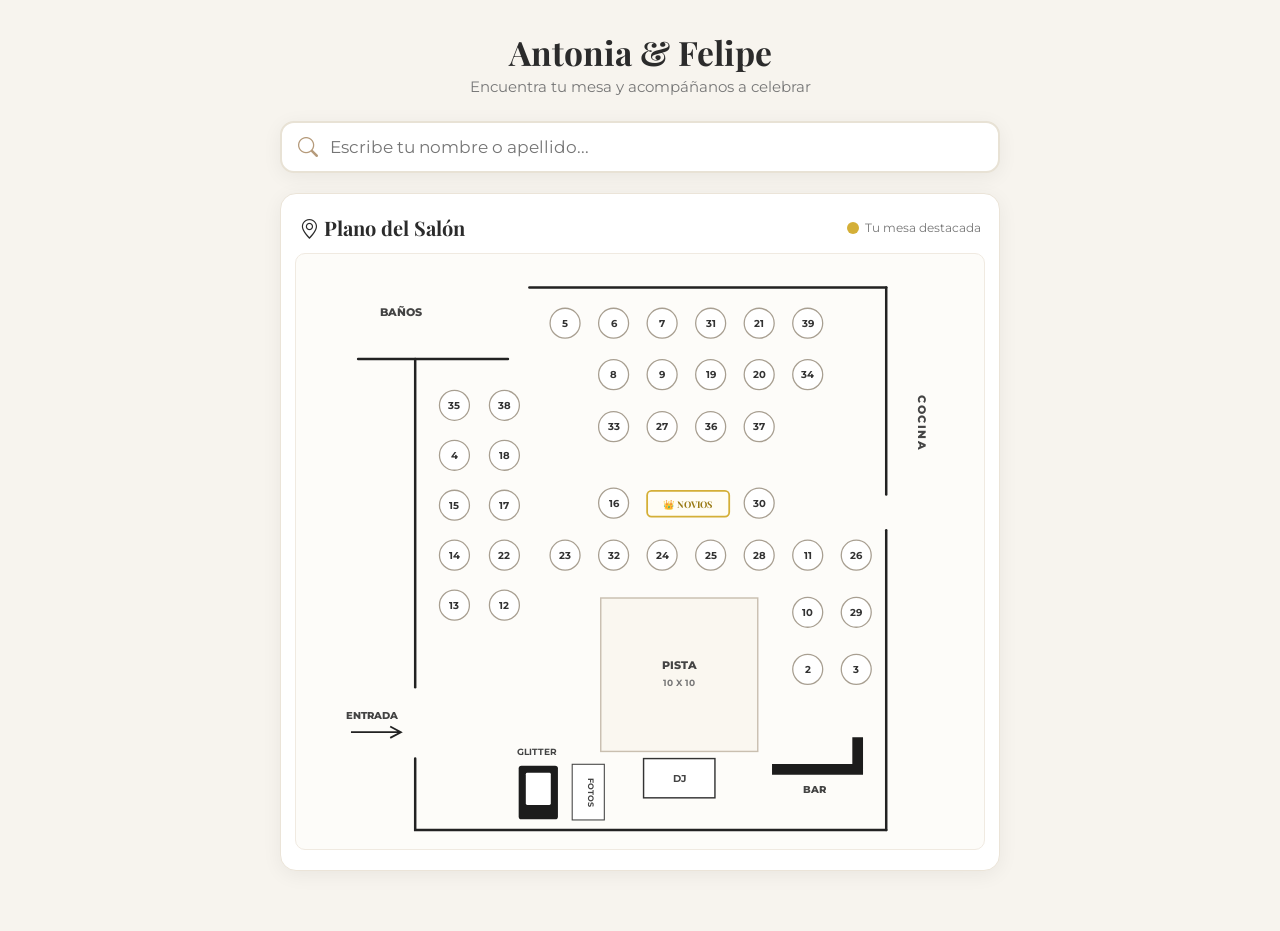
==== buscarmesa.html @ 05ea9c67 "Add files via upload" ====
<!DOCTYPE html>
<html lang="es">
<head>
    <meta charset="UTF-8">
    <meta name="viewport" content="width=device-width, initial-scale=1.0">
    <title>Encuentra tu Mesa | Antonia & Felipe</title>
    
    <!-- Fuentes y librerías -->
    <link href="https://fonts.googleapis.com/css2?family=Playfair+Display:ital,wght@0,500;0,700;1,400&family=Montserrat:wght@300;400;500;600;700&display=swap" rel="stylesheet">
    <link rel="stylesheet" href="https://cdn.jsdelivr.net/npm/bootstrap-icons@1.11.1/font/bootstrap-icons.css">

    <style>
        :root {
            --oro: #b59a7a;
            --oro-brillante: #d4af37;
            --oscuro: #2b2b2b;
            --crema-bg: #f7f4ee;
            --blanco: #ffffff;
            --novia: #c75b7a;
            --novio: #2b5b84;
        }

        * { box-sizing: border-box; margin: 0; padding: 0; }

        body {
            font-family: 'Montserrat', sans-serif;
            background: var(--crema-bg);
            color: var(--oscuro);
            min-height: 100vh;
            padding: 20px 12px 60px 12px;
            display: flex;
            flex-direction: column;
            align-items: center;
        }

        .container {
            width: 100%;
            max-width: 720px;
            display: flex;
            flex-direction: column;
            gap: 20px;
        }

        /* Encabezado */
        header {
            text-align: center;
            padding: 10px 0 5px 0;
        }
        header h1 {
            font-family: 'Playfair Display', serif;
            font-size: 2.1rem;
            color: var(--oscuro);
            margin-bottom: 4px;
        }
        header p {
            font-size: 0.92rem;
            color: #777;
        }

        /* Buscador */
        .search-box {
            position: relative;
            background: var(--blanco);
            border-radius: 14px;
            box-shadow: 0 4px 20px rgba(0,0,0,0.06);
            border: 2px solid #e8e2d5;
            transition: all 0.25s;
        }
        .search-box:focus-within {
            border-color: var(--oro);
            box-shadow: 0 6px 25px rgba(181, 154, 122, 0.25);
        }
        .search-input-wrapper {
            display: flex;
            align-items: center;
            padding: 12px 16px;
            gap: 12px;
        }
        .search-icon {
            font-size: 1.25rem;
            color: var(--oro);
        }
        #input-buscador {
            width: 100%;
            border: none;
            outline: none;
            font-size: 1.05rem;
            font-family: 'Montserrat', sans-serif;
            background: transparent;
            color: var(--oscuro);
        }
        #btn-limpiar {
            background: none;
            border: none;
            color: #aaa;
            font-size: 1.1rem;
            cursor: pointer;
            display: none;
        }

        /* Lista de resultados / Autocomplete */
        .suggestions-list {
            list-style: none;
            max-height: 250px;
            overflow-y: auto;
            border-top: 1px solid #eee;
            margin: 0;
            padding: 0;
            display: none;
        }
        .suggestion-item {
            padding: 12px 18px;
            border-bottom: 1px solid #f2ede4;
            cursor: pointer;
            display: flex;
            justify-content: space-between;
            align-items: center;
            transition: background 0.15s;
        }
        .suggestion-item:last-child { border-bottom: none; }
        .suggestion-item:hover, .suggestion-item.active {
            background: #fdfaf3;
        }
        .suggestion-name {
            font-weight: 600;
            font-size: 0.95rem;
        }
        .suggestion-sub {
            font-size: 0.78rem;
            color: #888;
        }

        /* Tarjeta de resultado */
        .result-card {
            background: var(--blanco);
            border-radius: 16px;
            padding: 24px 20px;
            text-align: center;
            box-shadow: 0 6px 25px rgba(0,0,0,0.07);
            border-top: 5px solid var(--oro);
            display: none;
            animation: fadeIn 0.3s ease;
        }
        @keyframes fadeIn {
            from { opacity: 0; transform: translateY(-10px); }
            to { opacity: 1; transform: translateY(0); }
        }
        .result-greeting {
            font-size: 1.1rem;
            font-weight: 500;
            color: #666;
            margin-bottom: 8px;
        }
        .result-name {
            font-family: 'Playfair Display', serif;
            font-size: 1.8rem;
            color: var(--oscuro);
            margin-bottom: 14px;
        }
        .table-badge-large {
            display: inline-block;
            background: #fff9e6;
            border: 2px solid var(--oro-brillante);
            color: var(--oscuro);
            padding: 12px 28px;
            border-radius: 40px;
            margin-bottom: 16px;
        }
        .table-badge-large span {
            display: block;
            font-size: 0.8rem;
            text-transform: uppercase;
            letter-spacing: 1.5px;
            color: #997a15;
            font-weight: 700;
        }
        .table-badge-large strong {
            font-size: 2.1rem;
            font-family: 'Playfair Display', serif;
            line-height: 1.1;
        }
        .partner-info {
            font-size: 0.88rem;
            color: #666;
            margin-bottom: 18px;
        }

        /* Botón Cámara POV */
        .btn-pov {
            display: inline-flex;
            align-items: center;
            justify-content: center;
            gap: 10px;
            width: 100%;
            max-width: 420px;
            background: linear-gradient(135deg, #111, #333);
            color: white;
            padding: 14px 20px;
            border-radius: 12px;
            text-decoration: none;
            font-weight: 600;
            font-size: 0.95rem;
            box-shadow: 0 4px 15px rgba(0,0,0,0.2);
            transition: all 0.2s;
            margin-bottom: 8px;
        }
        .btn-pov:hover {
            transform: translateY(-2px);
            box-shadow: 0 6px 20px rgba(0,0,0,0.25);
            background: #000;
            color: white;
        }
        .pov-subtext {
            font-size: 0.78rem;
            color: #888;
            margin-top: 4px;
        }

        /* Contenedor del Mapa */
        .map-section {
            background: var(--blanco);
            border-radius: 16px;
            padding: 20px 14px;
            box-shadow: 0 4px 20px rgba(0,0,0,0.06);
            border: 1px solid #ebe4d8;
        }
        .map-header {
            display: flex;
            justify-content: space-between;
            align-items: center;
            margin-bottom: 12px;
            padding: 0 4px;
        }
        .map-header h2 {
            font-family: 'Playfair Display', serif;
            font-size: 1.25rem;
        }
        .map-legend {
            font-size: 0.75rem;
            color: #777;
            display: flex;
            align-items: center;
            gap: 6px;
        }
        .legend-dot {
            width: 12px;
            height: 12px;
            border-radius: 50%;
            background: var(--oro-brillante);
            display: inline-block;
        }

        .map-svg-container {
            width: 100%;
            overflow-x: auto;
            border-radius: 10px;
            background: #fdfcf9;
            border: 1px solid #f0eae1;
            padding: 5px;
        }
        svg {
            display: block;
            width: 100%;
            height: auto;
            min-width: 580px;
            user-select: none;
        }

        /* Estilos de elementos SVG */
        .svg-wall { stroke: #222; stroke-width: 3.5; fill: none; stroke-linecap: round; }
        .svg-landmark { fill: #f3efe6; stroke: #b5a995; stroke-width: 1.5; }
        .svg-landmark-dark { fill: #1c1c1c; }
        .svg-text-landmark { font-family: 'Montserrat', sans-serif; font-size: 13px; font-weight: 700; fill: #444; text-anchor: middle; }
        .svg-text-landmark-light { font-family: 'Montserrat', sans-serif; font-size: 12px; font-weight: 700; fill: #fff; text-anchor: middle; }
        
        .table-node {
            cursor: pointer;
            transition: all 0.2s ease;
        }
        .table-node circle {
            fill: #ffffff;
            stroke: #a89f91;
            stroke-width: 1.8;
            transition: all 0.25s ease;
        }
        .table-node text {
            font-family: 'Montserrat', sans-serif;
            font-size: 13.5px;
            font-weight: 700;
            fill: #333;
            text-anchor: middle;
            dominant-baseline: central;
            pointer-events: none;
        }

        /* Sillas dibujadas alrededor de cada mesa */
        .chair-dot {
            fill: #ece5d8;
            stroke: #b5a995;
            stroke-width: 1;
        }

        /* Mesa de los Novios */
        .table-novios rect {
            fill: #fffdf5;
            stroke: var(--oro-brillante);
            stroke-width: 2.5;
            transition: all 0.25s ease;
        }
        .table-novios text {
            font-family: 'Playfair Display', serif;
            font-size: 13px;
            font-weight: 700;
            fill: #997a15;
            text-anchor: middle;
            dominant-baseline: central;
        }

        /* Mesa Seleccionada / Destacada */
        .table-node.highlighted circle,
        .table-novios.highlighted rect {
            fill: var(--oro-brillante) !important;
            stroke: #222 !important;
            stroke-width: 3.5 !important;
            filter: drop-shadow(0 0 10px rgba(212, 175, 55, 0.8));
        }
        .table-node.highlighted text {
            fill: #ffffff !important;
            font-weight: 800 !important;
            font-size: 15px !important;
        }
        .table-novios.highlighted text {
            fill: #ffffff !important;
            font-weight: 800 !important;
        }

        /* Pulso animado para mesa activa */
        @keyframes pulseRing {
            0% { r: 18px; opacity: 0.9; }
            100% { r: 34px; opacity: 0; }
        }
        .pulse-ring {
            fill: none;
            stroke: var(--oro-brillante);
            stroke-width: 3;
            animation: pulseRing 1.4s infinite cubic-bezier(0.2, 0.8, 0.4, 1);
            pointer-events: none;
        }

        /* Estado cargando */
        #loading-indicator {
            text-align: center;
            font-size: 0.85rem;
            color: #888;
            padding: 8px;
        }

        /* Modal flotante al tocar mesa en mapa */
        .toast-mesa {
            position: fixed;
            bottom: 20px;
            left: 50%;
            transform: translateX(-50%);
            background: #222;
            color: white;
            padding: 10px 22px;
            border-radius: 30px;
            font-size: 0.88rem;
            box-shadow: 0 6px 20px rgba(0,0,0,0.3);
            display: none;
            z-index: 1000;
        }
    </style>
</head>
<body>

    <div class="container">
        <!-- Encabezado -->
        <header>
            <h1>Antonia & Felipe</h1>
            <p>Encuentra tu mesa y acompáñanos a celebrar</p>
        </header>

        <!-- Buscador -->
        <div class="search-box">
            <div class="search-input-wrapper">
                <i class="bi bi-search search-icon"></i>
                <input type="text" id="input-buscador" placeholder="Escribe tu nombre o apellido..." autocomplete="off">
                <button type="button" id="btn-limpiar" onclick="limpiarBusqueda()"><i class="bi bi-x-circle-fill"></i></button>
            </div>
            <ul class="suggestions-list" id="lista-sugerencias"></ul>
        </div>
        <div id="loading-indicator"><i class="bi bi-arrow-repeat spin"></i> Cargando lista de invitados...</div>

        <!-- Tarjeta con resultado -->
        <div class="result-card" id="resultado-card">
            <div class="result-greeting">¡Qué alegría tenerte aquí!</div>
            <h2 class="result-name" id="res-nombre">Nombre Invitado</h2>
            
            <div class="table-badge-large">
                <span>Tu Mesa Asignada</span>
                <strong id="res-mesa">Mesa XX</strong>
            </div>

            <p class="partner-info" id="res-pareja-info"></p>

            <a href="#" target="_blank" class="btn-pov" id="res-btn-pov">
                <i class="bi bi-camera-fill fs-5"></i> Abrir Cámara Desechable de tu Mesa
            </a>
            <div class="pov-subtext">Saca fotos durante la fiesta y compártelas con nosotros ✨</div>
        </div>

        <!-- Plano interactivo del salón -->
        <div class="map-section" id="seccion-mapa">
            <div class="map-header">
                <h2><i class="bi bi-geo-alt me-1 text-warning"></i> Plano del Salón</h2>
                <div class="map-legend">
                    <span class="legend-dot"></span> Tu mesa destacada
                </div>
            </div>

            <div class="map-svg-container">
                <svg viewBox="0 0 950 820" xmlns="http://www.w3.org/2000/svg" id="svg-mapa">
                    
                    <!-- ================= PAREDES / LÍMITES ================= -->
                    <!-- Baños a la izquierda arriba -->
                    <path d="M 80,140 L 290,140" class="svg-wall" />
                    <!-- Pared izquierda que baja hacia la entrada -->
                    <path d="M 160,140 L 160,600" class="svg-wall" />
                    <!-- Pared de entrada inferior -->
                    <path d="M 160,700 L 160,800 L 820,800" class="svg-wall" />
                    <!-- Pared superior central -->
                    <path d="M 320,40 L 820,40" class="svg-wall" />
                    <!-- Pared derecha (Cocina) -->
                    <path d="M 820,40 L 820,330" class="svg-wall" />
                    <path d="M 820,380 L 820,800" class="svg-wall" />

                    <!-- ================= PUNTOS DE REFERENCIA ================= -->
                    <!-- BAÑOS -->
                    <text x="140" y="80" class="svg-text-landmark" style="font-size:16px; font-weight:800;">BAÑOS</text>

                    <!-- ENTRADA -->
                    <g transform="translate(60, 645)">
                        <text x="40" y="0" class="svg-text-landmark" style="font-size:14px; font-weight:800;">ENTRADA</text>
                        <path d="M 10,18 L 80,18 M 65,10 L 80,18 L 65,26" stroke="#222" stroke-width="2.5" fill="none" />
                    </g>

                    <!-- COCINA -->
                    <g transform="translate(865, 230) rotate(90)">
                        <text x="0" y="0" class="svg-text-landmark" style="font-size:16px; font-weight:800; letter-spacing: 2px;">COCINA</text>
                    </g>

                    <!-- PISTA 10 X 10 -->
                    <rect x="420" y="475" width="220" height="215" class="svg-landmark" style="fill:#faf7f0; stroke:#c9bfb0; stroke-width:2;" />
                    <text x="530" y="575" class="svg-text-landmark" style="font-size:16px; font-weight:800;">PISTA</text>
                    <text x="530" y="598" class="svg-text-landmark" style="font-size:12px; fill:#777;">10 X 10</text>

                    <!-- DJ -->
                    <rect x="480" y="700" width="100" height="55" class="svg-landmark" style="fill:#ffffff; stroke:#333; stroke-width:2;" />
                    <text x="530" y="733" class="svg-text-landmark" style="font-size:14px;">DJ</text>

                    <!-- GLITTER -->
                    <text x="330" y="695" class="svg-text-landmark" style="font-size:13px;">GLITTER</text>
                    <rect x="305" y="710" width="55" height="75" fill="#1c1c1c" rx="4" />
                    <rect x="315" y="720" width="35" height="45" fill="#ffffff" rx="2" />

                    <!-- FOTOS -->
                    <rect x="380" y="708" width="45" height="78" class="svg-landmark" style="fill:#ffffff; stroke:#444;" />
                    <g transform="translate(402, 747) rotate(90)">
                        <text x="0" y="0" class="svg-text-landmark" style="font-size:11px;">FOTOS</text>
                    </g>

                    <!-- BAR (L invertida negra) -->
                    <g>
                        <path d="M 660,715 L 780,715 L 780,670" stroke="#1c1c1c" stroke-width="15" fill="none" stroke-linejoin="miter" />
                        <text x="720" y="748" class="svg-text-landmark" style="font-size:14px; font-weight:800;">BAR</text>
                    </g>

                    <!-- GRUPO PARA ANILLO DE PULSO DINÁMICO -->
                    <g id="pulse-container"></g>

                    <!-- ================= MESAS ================= -->
                    <g id="mesas-layer">
                        <!-- MESA DE LOS NOVIOS (Mesa 1) -->
                        <g class="table-novios" id="map-mesa-1" onclick="seleccionarMesaDesdeMapa(1)">
                            <rect x="485" y="325" width="115" height="36" rx="6" />
                            <text x="542" y="343">👑 NOVIOS</text>
                        </g>

                        <!-- COLUMNA IZQUIERDA (10 mesas) -->
                        <!-- Fila 1 -->
                        <g class="table-node" id="map-mesa-35" onclick="seleccionarMesaDesdeMapa(35)"><circle cx="215" cy="205" r="21"/><text x="215" y="205">35</text></g>
                        <g class="table-node" id="map-mesa-38" onclick="seleccionarMesaDesdeMapa(38)"><circle cx="285" cy="205" r="21"/><text x="285" y="205">38</text></g>
                        <!-- Fila 2 -->
                        <g class="table-node" id="map-mesa-4" onclick="seleccionarMesaDesdeMapa(4)"><circle cx="215" cy="275" r="21"/><text x="215" y="275">4</text></g>
                        <g class="table-node" id="map-mesa-18" onclick="seleccionarMesaDesdeMapa(18)"><circle cx="285" cy="275" r="21"/><text x="285" y="275">18</text></g>
                        <!-- Fila 3 -->
                        <g class="table-node" id="map-mesa-15" onclick="seleccionarMesaDesdeMapa(15)"><circle cx="215" cy="345" r="21"/><text x="215" y="345">15</text></g>
                        <g class="table-node" id="map-mesa-17" onclick="seleccionarMesaDesdeMapa(17)"><circle cx="285" cy="345" r="21"/><text x="285" y="345">17</text></g>
                        <!-- Fila 4 -->
                        <g class="table-node" id="map-mesa-14" onclick="seleccionarMesaDesdeMapa(14)"><circle cx="215" cy="415" r="21"/><text x="215" y="415">14</text></g>
                        <g class="table-node" id="map-mesa-22" onclick="seleccionarMesaDesdeMapa(22)"><circle cx="285" cy="415" r="21"/><text x="285" y="415">22</text></g>
                        <!-- Fila 5 -->
                        <g class="table-node" id="map-mesa-13" onclick="seleccionarMesaDesdeMapa(13)"><circle cx="215" cy="485" r="21"/><text x="215" y="485">13</text></g>
                        <g class="table-node" id="map-mesa-12" onclick="seleccionarMesaDesdeMapa(12)"><circle cx="285" cy="485" r="21"/><text x="285" y="485">12</text></g>

                        <!-- BLOQUE CENTRAL / SUPERIOR -->
                        <!-- Fila Superior (6 mesas) -->
                        <g class="table-node" id="map-mesa-5" onclick="seleccionarMesaDesdeMapa(5)"><circle cx="370" cy="90" r="21"/><text x="370" y="90">5</text></g>
                        <g class="table-node" id="map-mesa-6" onclick="seleccionarMesaDesdeMapa(6)"><circle cx="438" cy="90" r="21"/><text x="438" y="90">6</text></g>
                        <g class="table-node" id="map-mesa-7" onclick="seleccionarMesaDesdeMapa(7)"><circle cx="506" cy="90" r="21"/><text x="506" y="90">7</text></g>
                        <g class="table-node" id="map-mesa-31" onclick="seleccionarMesaDesdeMapa(31)"><circle cx="574" cy="90" r="21"/><text x="574" y="90">31</text></g>
                        <g class="table-node" id="map-mesa-21" onclick="seleccionarMesaDesdeMapa(21)"><circle cx="642" cy="90" r="21"/><text x="642" y="90">21</text></g>
                        <g class="table-node" id="map-mesa-39" onclick="seleccionarMesaDesdeMapa(39)"><circle cx="710" cy="90" r="21"/><text x="710" y="90">39</text></g>

                        <!-- Fila 2 Central (5 mesas) -->
                        <g class="table-node" id="map-mesa-8" onclick="seleccionarMesaDesdeMapa(8)"><circle cx="438" cy="162" r="21"/><text x="438" y="162">8</text></g>
                        <g class="table-node" id="map-mesa-9" onclick="seleccionarMesaDesdeMapa(9)"><circle cx="506" cy="162" r="21"/><text x="506" y="162">9</text></g>
                        <g class="table-node" id="map-mesa-19" onclick="seleccionarMesaDesdeMapa(19)"><circle cx="574" cy="162" r="21"/><text x="574" y="162">19</text></g>
                        <g class="table-node" id="map-mesa-20" onclick="seleccionarMesaDesdeMapa(20)"><circle cx="642" cy="162" r="21"/><text x="642" y="162">20</text></g>
                        <g class="table-node" id="map-mesa-34" onclick="seleccionarMesaDesdeMapa(34)"><circle cx="710" cy="162" r="21"/><text x="710" y="162">34</text></g>

                        <!-- Fila 3 Central (4 mesas) -->
                        <g class="table-node" id="map-mesa-33" onclick="seleccionarMesaDesdeMapa(33)"><circle cx="438" cy="235" r="21"/><text x="438" y="235">33</text></g>
                        <g class="table-node" id="map-mesa-27" onclick="seleccionarMesaDesdeMapa(27)"><circle cx="506" cy="235" r="21"/><text x="506" y="235">27</text></g>
                        <g class="table-node" id="map-mesa-36" onclick="seleccionarMesaDesdeMapa(36)"><circle cx="574" cy="235" r="21"/><text x="574" y="235">36</text></g>
                        <g class="table-node" id="map-mesa-37" onclick="seleccionarMesaDesdeMapa(37)"><circle cx="642" cy="235" r="21"/><text x="642" y="235">37</text></g>

                        <!-- Fila 4 Flanqueando a Novios -->
                        <g class="table-node" id="map-mesa-16" onclick="seleccionarMesaDesdeMapa(16)"><circle cx="438" cy="342" r="21"/><text x="438" y="342">16</text></g>
                        <g class="table-node" id="map-mesa-30" onclick="seleccionarMesaDesdeMapa(30)"><circle cx="642" cy="342" r="21"/><text x="642" y="342">30</text></g>

                        <!-- Fila 5 Sobre la pista (7 mesas) -->
                        <g class="table-node" id="map-mesa-23" onclick="seleccionarMesaDesdeMapa(23)"><circle cx="370" cy="415" r="21"/><text x="370" y="415">23</text></g>
                        <g class="table-node" id="map-mesa-32" onclick="seleccionarMesaDesdeMapa(32)"><circle cx="438" cy="415" r="21"/><text x="438" y="415">32</text></g>
                        <g class="table-node" id="map-mesa-24" onclick="seleccionarMesaDesdeMapa(24)"><circle cx="506" cy="415" r="21"/><text x="506" y="415">24</text></g>
                        <g class="table-node" id="map-mesa-25" onclick="seleccionarMesaDesdeMapa(25)"><circle cx="574" cy="415" r="21"/><text x="574" y="415">25</text></g>
                        <g class="table-node" id="map-mesa-28" onclick="seleccionarMesaDesdeMapa(28)"><circle cx="642" cy="415" r="21"/><text x="642" y="415">28</text></g>
                        <g class="table-node" id="map-mesa-11" onclick="seleccionarMesaDesdeMapa(11)"><circle cx="710" cy="415" r="21"/><text x="710" y="415">11</text></g>
                        <g class="table-node" id="map-mesa-26" onclick="seleccionarMesaDesdeMapa(26)"><circle cx="778" cy="415" r="21"/><text x="778" y="415">26</text></g>

                        <!-- COLUMNA DERECHA INFERIOR (4 mesas) -->
                        <g class="table-node" id="map-mesa-10" onclick="seleccionarMesaDesdeMapa(10)"><circle cx="710" cy="495" r="21"/><text x="710" y="495">10</text></g>
                        <g class="table-node" id="map-mesa-29" onclick="seleccionarMesaDesdeMapa(29)"><circle cx="778" cy="495" r="21"/><text x="778" y="495">29</text></g>
                        <g class="table-node" id="map-mesa-2" onclick="seleccionarMesaDesdeMapa(2)"><circle cx="710" cy="575" r="21"/><text x="710" y="575">2</text></g>
                        <g class="table-node" id="map-mesa-3" onclick="seleccionarMesaDesdeMapa(3)"><circle cx="778" cy="575" r="21"/><text x="778" y="575">3</text></g>
                    </g>
                </svg>
            </div>
        </div>
    </div>

    <div class="toast-mesa" id="toast-notif"></div>

    <script>
        // Endpoint con la lista de confirmados
        const API_URL = "https://rsvp-api.felipegiacoman.workers.dev?action=confirmados";

        // Diccionario completo de cámaras POV de cada mesa
        const LINKS_POV = {
            1:  "https://pov.camera/qr/F1212D18-4710-497C-9433-604D50B1BD79",
            2:  "https://pov.camera/qr/6867AE71-55F5-4A66-9FA8-AF340330651A",
            3:  "https://pov.camera/qr/09360B31-B17C-4ADD-BDD2-4B037B858B60",
            4:  "https://pov.camera/qr/E3D4A040-56B7-445D-8551-2F9EEF5F7A30",
            5:  "https://pov.camera/qr/0AA1118F-68B2-4D91-9BEC-2BFFB0775C47",
            6:  "https://pov.camera/qr/6FC889B0-191F-42FE-9A34-DFF33F2FCAB1",
            7:  "https://pov.camera/qr/BA29A90F-224D-4A7C-AFBC-7BACF8FF6553",
            8:  "https://pov.camera/qr/027ADFFD-C2EE-45F1-8DEA-774CD42ADF89",
            9:  "https://pov.camera/qr/13F46F28-C3D5-4DDB-A6AB-A92A910E25CD",
            10: "https://pov.camera/qr/42B09144-2146-4E9F-AA39-C755060B4DB9",
            11: "https://pov.camera/qr/07394FB3-8E2D-406E-B593-BF22638A5AA3",
            12: "https://pov.camera/qr/B6B0A18F-37DB-4962-A139-C8E0A6633E30",
            13: "https://pov.camera/qr/9BDE1991-92B0-4E0D-BCEA-DFED303DAB66",
            14: "https://pov.camera/qr/C8BA03A7-5165-4E10-8390-86718EB9AE18",
            15: "https://pov.camera/qr/DA81761E-D1A4-4A83-A473-FC0BDCF39EC6",
            16: "https://pov.camera/qr/1274EA20-65BE-4532-9D21-B6BEF37284D5",
            17: "https://pov.camera/qr/20A890BD-466F-4F8F-9148-CE0381FC9D44",
            18: "https://pov.camera/qr/E1F56311-08C2-4051-9F0C-C042117CF9C9",
            19: "https://pov.camera/qr/27E46C2A-AFBB-4C9B-AA17-079AD324D5C0",
            20: "https://pov.camera/qr/BF5A0968-4BC5-4B2B-BFC0-2124CA330F1A",
            21: "https://pov.camera/qr/B2B6E027-1011-4A23-8163-070B43E387F9",
            22: "https://pov.camera/qr/82931B02-D694-4788-8CA1-9F1F9B423A07",
            23: "https://pov.camera/qr/07174105-E862-4AE3-B506-2473CCCAFA14",
            24: "https://pov.camera/qr/454D0576-CEC6-45C4-8715-498A071F6557",
            25: "https://pov.camera/qr/54856B17-5C24-4D96-A129-18813D5233C9",
            26: "https://pov.camera/qr/6FAC0EE1-F08B-4B58-8A44-101504155A83",
            27: "https://pov.camera/qr/84F25ACF-98E2-4B32-AB3D-71D86C8951D7",
            28: "https://pov.camera/qr/FE80E343-A307-409F-91AA-37BE5E3782A9",
            29: "https://pov.camera/qr/A03E4F26-795D-4AC2-9BEE-09724CCC2653",
            30: "https://pov.camera/qr/5357BC49-F897-4D36-97D2-272560448046",
            31: "https://pov.camera/qr/0BA435EA-352F-4E41-A085-47C5EA0C7E9A",
            32: "https://pov.camera/qr/902BCD22-F489-41FC-BCE0-A08D6642B2BC",
            33: "https://pov.camera/qr/679CC1D3-7A15-4277-BCA4-01CFA59E92F6",
            34: "https://pov.camera/qr/D20E2A9F-05F5-43E8-A692-0D333D838C71",
            35: "https://pov.camera/qr/7D209B45-8B75-4F8B-8279-C9D895E963FB",
            36: "https://pov.camera/qr/5404798F-2D0B-4CA6-A70F-1AB2855DCC96",
            37: "https://pov.camera/qr/BBD84CA8-5257-4991-8F31-1B9F060C925D",
            38: "https://pov.camera/qr/A859CA5D-F17C-4B32-861C-E0C932C7A5E3",
            39: "https://pov.camera/qr/9293DF56-3289-4B42-A653-0ADAF3665924"
        };

        let listaInvitados = [];
        let mesaActivaId = null;

        function quitarTildes(str) {
            if (!str) return "";
            return str.normalize("NFD").replace(/[\u0300-\u036f]/g, "").toLowerCase().trim();
        }

        // Cargar invitados
        async function cargarInvitados() {
            try {
                // Intentar recuperar de caché local primero para rapidez inmediata
                const cached = localStorage.getItem('cache_buscarmesa');
                if (cached) {
                    procesarDatos(JSON.parse(cached));
                }

                const res = await fetch(API_URL);
                const data = await res.json();
                if (Array.isArray(data)) {
                    localStorage.setItem('cache_buscarmesa', JSON.stringify(data));
                    procesarDatos(data);
                }
            } catch (e) {
                console.warn("Usando datos locales o reintentando...", e);
            } finally {
                const el = document.getElementById('loading-indicator');
                if (el) el.style.display = 'none';
            }
        }

        function procesarDatos(data) {
            listaInvitados = [];

            // Añadir a los novios para que también puedan buscarse
            listaInvitados.push({
                nombre: "Felipe Giacoman",
                nombreMostrar: "Felipe (Novio)",
                mesa: 1,
                esNovio: true,
                parejaNombre: "Antonia",
                tienePareja: true
            });
            listaInvitados.push({
                nombre: "Antonia",
                nombreMostrar: "Antonia (Novia)",
                mesa: 1,
                esNovio: true,
                parejaNombre: "Felipe",
                tienePareja: true
            });

            data.forEach(c => {
                const nombreTitular = (c.nombre_invitado || c.nombre || '').trim();
                if (!nombreTitular) return;

                const mesaTitular = c.mesa_numero ? parseInt(c.mesa_numero) : null;
                const tienePareja = (c.lleva_pareja === 'Sí');
                const nombrePareja = (c.nombre_pareja && c.nombre_pareja !== '-' && c.nombre_pareja.toLowerCase() !== 'pendiente') 
                    ? c.nombre_pareja.trim() 
                    : null;
                const mesaPareja = c.mesa_pareja ? parseInt(c.mesa_pareja) : mesaTitular;

                // Agregar titular
                listaInvitados.push({
                    nombre: nombreTitular,
                    nombreMostrar: nombreTitular,
                    mesa: mesaTitular,
                    parejaNombre: nombrePareja,
                    tienePareja: tienePareja
                });

                // Si tiene pareja con nombre real, agregar también a la pareja como registro buscable
                if (tienePareja && nombrePareja && !nombrePareja.toLowerCase().startsWith('pareja de')) {
                    listaInvitados.push({
                        nombre: nombrePareja,
                        nombreMostrar: `${nombrePareja} (Acompañante de ${nombreTitular.split(' ')[0]})`,
                        mesa: mesaPareja,
                        parejaNombre: nombreTitular,
                        tienePareja: true,
                        esAcompanante: true
                    });
                }
            });
        }

        // Buscador reactivo
        const inputBuscador = document.getElementById('input-buscador');
        const listaSugerencias = document.getElementById('lista-sugerencias');
        const btnLimpiar = document.getElementById('btn-limpiar');

        inputBuscador.addEventListener('input', function() {
            const term = quitarTildes(this.value);
            btnLimpiar.style.display = term.length > 0 ? 'inline-block' : 'none';

            if (term.length < 2) {
                listaSugerencias.style.display = 'none';
                return;
            }

            const coincidencias = listaInvitados.filter(inv => {
                return quitarTildes(inv.nombre).includes(term);
            }).slice(0, 8); // Máximo 8 sugerencias

            if (coincidencias.length === 0) {
                listaSugerencias.innerHTML = `<li class="suggestion-item text-muted" style="cursor:default;">No se encontraron resultados</li>`;
                listaSugerencias.style.display = 'block';
                return;
            }

            listaSugerencias.innerHTML = coincidencias.map(inv => `
                <li class="suggestion-item" onclick="seleccionarInvitado('${encodeURIComponent(JSON.stringify(inv))}')">
                    <div>
                        <div class="suggestion-name">${escapeHTML(inv.nombreMostrar)}</div>
                        <div class="suggestion-sub">${inv.mesa ? (inv.mesa === 1 ? 'Mesa de los Novios' : `Mesa ${inv.mesa}`) : 'Mesa por asignar'}</div>
                    </div>
                    <i class="bi bi-chevron-right text-muted"></i>
                </li>
            `).join('');

            listaSugerencias.style.display = 'block';
        });

        function escapeHTML(str) {
            return str ? str.replace(/[&<>'"]/g, t => ({ '&': '&amp;', '<': '&lt;', '>': '&gt;', "'": '&#39;', '"': '&quot;' }[t])) : '';
        }

        function limpiarBusqueda() {
            inputBuscador.value = '';
            btnLimpiar.style.display = 'none';
            listaSugerencias.style.display = 'none';
            document.getElementById('resultado-card').style.display = 'none';
            deseleccionarMesa();
        }

        function seleccionarInvitado(invJSON) {
            const inv = JSON.parse(decodeURIComponent(invJSON));
            inputBuscador.value = inv.nombre;
            listaSugerencias.style.display = 'none';

            const card = document.getElementById('resultado-card');
            const resNombre = document.getElementById('res-nombre');
            const resMesa = document.getElementById('res-mesa');
            const resPareja = document.getElementById('res-pareja-info');
            const btnPOV = document.getElementById('res-btn-pov');

            resNombre.innerText = inv.nombre;

            if (inv.mesa) {
                resMesa.innerText = inv.mesa === 1 ? "Mesa 1 (Novios)" : `Mesa ${inv.mesa}`;
                
                // Configurar enlace de Cámara POV
                const linkCamara = LINKS_POV[inv.mesa];
                if (linkCamara) {
                    btnPOV.href = linkCamara;
                    btnPOV.style.display = 'inline-flex';
                } else {
                    btnPOV.style.display = 'none';
                }

                // Destacar mesa en el mapa SVG
                destacarMesaEnMapa(inv.mesa);
            } else {
                resMesa.innerText = "Por confirmar";
                btnPOV.style.display = 'none';
                deseleccionarMesa();
            }

            if (inv.tienePareja && inv.parejaNombre) {
                resPareja.innerHTML = `<i class="bi bi-people-fill me-1 text-muted"></i> Compartes mesa con: <strong>${escapeHTML(inv.parejaNombre)}</strong>`;
                resPareja.style.display = 'block';
            } else {
                resPareja.style.display = 'none';
            }

            card.style.display = 'block';

            // Desplazar la pantalla suavemente hacia la tarjeta y mapa
            setTimeout(() => {
                card.scrollIntoView({ behavior: 'smooth', block: 'start' });
            }, 100);
        }

        // ================= INTERACCIÓN CON EL MAPA =================
        function destacarMesaEnMapa(numMesa) {
            deseleccionarMesa();
            mesaActivaId = numMesa;

            const el = document.getElementById(`map-mesa-${numMesa}`);
            if (!el) return;

            el.classList.add('highlighted');

            // Crear anillo de pulso animado
            const pulseContainer = document.getElementById('pulse-container');
            if (pulseContainer) {
                pulseContainer.innerHTML = '';
                if (numMesa === 1) {
                    // Para la mesa rectangular
                    const rect = el.querySelector('rect');
                    const cx = parseFloat(rect.getAttribute('x')) + (parseFloat(rect.getAttribute('width')) / 2);
                    const cy = parseFloat(rect.getAttribute('y')) + (parseFloat(rect.getAttribute('height')) / 2);
                    pulseContainer.innerHTML = `<circle cx="${cx}" cy="${cy}" class="pulse-ring" />`;
                } else {
                    const circle = el.querySelector('circle');
                    const cx = circle.getAttribute('cx');
                    const cy = circle.getAttribute('cy');
                    pulseContainer.innerHTML = `<circle cx="${cx}" cy="${cy}" class="pulse-ring" />`;
                }
            }
        }

        function deseleccionarMesa() {
            document.querySelectorAll('.table-node, .table-novios').forEach(node => {
                node.classList.remove('highlighted');
            });
            const pulseContainer = document.getElementById('pulse-container');
            if (pulseContainer) pulseContainer.innerHTML = '';
            mesaActivaId = null;
        }

        function seleccionarMesaDesdeMapa(num) {
            destacarMesaEnMapa(num);
            const linkPOV = LINKS_POV[num];

            const toast = document.getElementById('toast-notif');
            if (toast) {
                const textoMesa = num === 1 ? "Mesa 1 (Novios)" : `Mesa ${num}`;
                toast.innerHTML = linkPOV 
                    ? `<span>${textoMesa}</span> · <a href="${linkPOV}" target="_blank" style="color:#ffd700; text-decoration:underline; font-weight:700; margin-left:6px;">Abrir Cámara 📸</a>`
                    : `<span>${textoMesa}</span>`;
                toast.style.display = 'block';
                setTimeout(() => { toast.style.display = 'none'; }, 4000);
            }
        }

        // Inicializar al cargar la página
        window.addEventListener('DOMContentLoaded', () => {
            cargarInvitados();
        });
    </script>
</body>
</html>
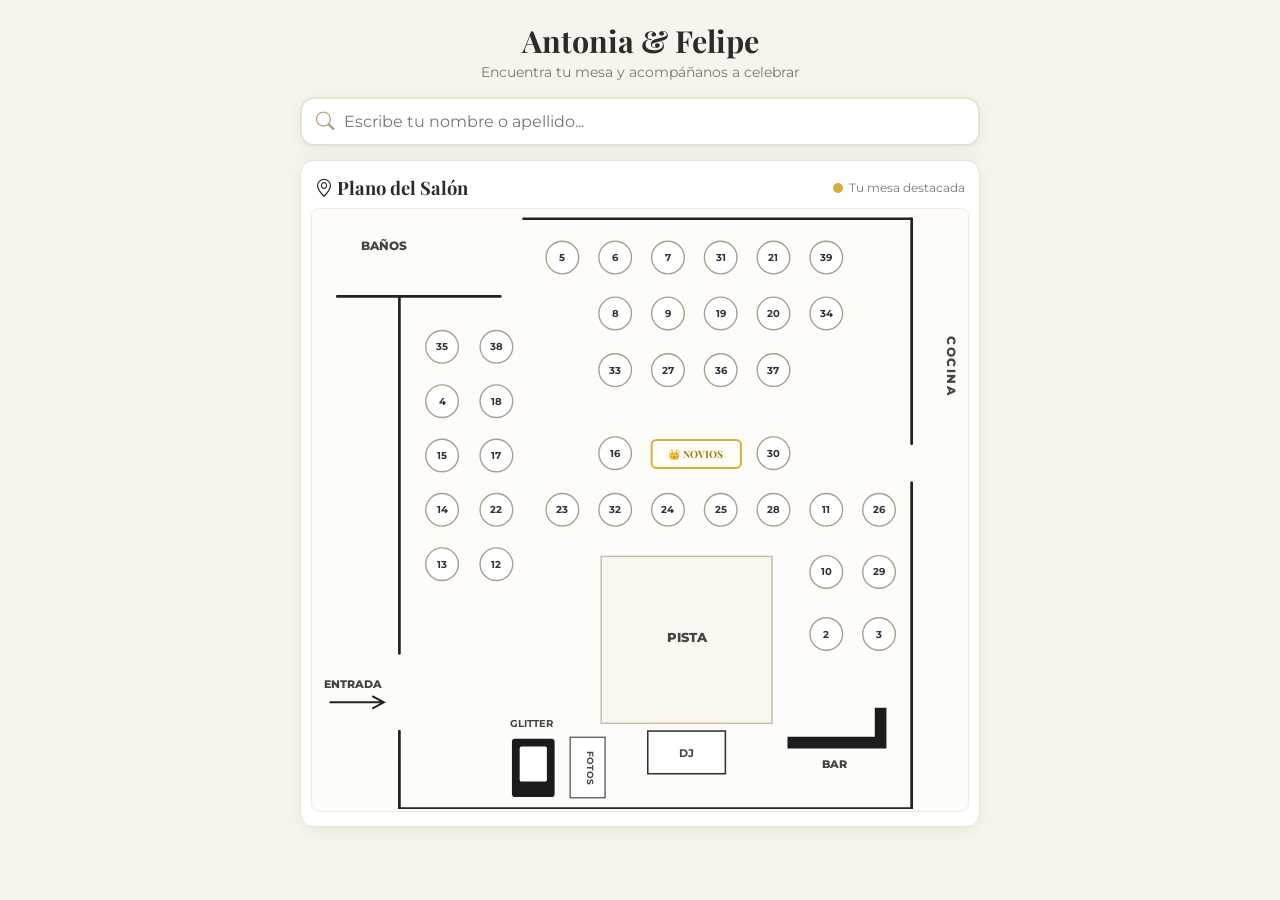
==== commit 7a13ac0c: "Add files via upload" ====
--- a/buscarmesa.html
+++ b/buscarmesa.html
@@ -2,11 +2,11 @@
 <html lang="es">
 <head>
     <meta charset="UTF-8">
-    <meta name="viewport" content="width=device-width, initial-scale=1.0">
+    <meta name="viewport" content="width=device-width, initial-scale=1.0, maximum-scale=1.0, user-scalable=no">
     <title>Encuentra tu Mesa | Antonia & Felipe</title>
     
     <!-- Fuentes y librerías -->
-    <link href="https://fonts.googleapis.com/css2?family=Playfair+Display:ital,wght@0,500;0,700;1,400&family=Montserrat:wght@300;400;500;600;700&display=swap" rel="stylesheet">
+    <link href="https://fonts.googleapis.com/css2?family=Playfair+Display:ital,wght@0,500;0,700;1,400&family=Montserrat:wght@300;400;500;600;700;800&display=swap" rel="stylesheet">
     <link rel="stylesheet" href="https://cdn.jsdelivr.net/npm/bootstrap-icons@1.11.1/font/bootstrap-icons.css">
 
     <style>
@@ -16,8 +16,6 @@
             --oscuro: #2b2b2b;
             --crema-bg: #f7f4ee;
             --blanco: #ffffff;
-            --novia: #c75b7a;
-            --novio: #2b5b84;
         }
 
         * { box-sizing: border-box; margin: 0; padding: 0; }
@@ -27,7 +25,7 @@
             background: var(--crema-bg);
             color: var(--oscuro);
             min-height: 100vh;
-            padding: 20px 12px 60px 12px;
+            padding: 16px 10px 40px 10px;
             display: flex;
             flex-direction: column;
             align-items: center;
@@ -35,25 +33,25 @@
 
         .container {
             width: 100%;
-            max-width: 720px;
+            max-width: 680px;
             display: flex;
             flex-direction: column;
-            gap: 20px;
+            gap: 14px;
         }
 
         /* Encabezado */
         header {
             text-align: center;
-            padding: 10px 0 5px 0;
+            padding: 4px 0 2px 0;
         }
         header h1 {
             font-family: 'Playfair Display', serif;
-            font-size: 2.1rem;
+            font-size: 1.9rem;
             color: var(--oscuro);
-            margin-bottom: 4px;
+            margin-bottom: 2px;
         }
         header p {
-            font-size: 0.92rem;
+            font-size: 0.88rem;
             color: #777;
         }
 
@@ -62,29 +60,29 @@
             position: relative;
             background: var(--blanco);
             border-radius: 14px;
-            box-shadow: 0 4px 20px rgba(0,0,0,0.06);
+            box-shadow: 0 4px 18px rgba(0,0,0,0.06);
             border: 2px solid #e8e2d5;
             transition: all 0.25s;
         }
         .search-box:focus-within {
             border-color: var(--oro);
-            box-shadow: 0 6px 25px rgba(181, 154, 122, 0.25);
+            box-shadow: 0 4px 20px rgba(181, 154, 122, 0.25);
         }
         .search-input-wrapper {
             display: flex;
             align-items: center;
-            padding: 12px 16px;
-            gap: 12px;
+            padding: 11px 14px;
+            gap: 10px;
         }
         .search-icon {
-            font-size: 1.25rem;
+            font-size: 1.15rem;
             color: var(--oro);
         }
         #input-buscador {
             width: 100%;
             border: none;
             outline: none;
-            font-size: 1.05rem;
+            font-size: 1rem;
             font-family: 'Montserrat', sans-serif;
             background: transparent;
             color: var(--oscuro);
@@ -98,10 +96,10 @@
             display: none;
         }
 
-        /* Lista de resultados / Autocomplete */
+        /* Lista sugerencias */
         .suggestions-list {
             list-style: none;
-            max-height: 250px;
+            max-height: 220px;
             overflow-y: auto;
             border-top: 1px solid #eee;
             margin: 0;
@@ -109,7 +107,7 @@
             display: none;
         }
         .suggestion-item {
-            padding: 12px 18px;
+            padding: 11px 16px;
             border-bottom: 1px solid #f2ede4;
             cursor: pointer;
             display: flex;
@@ -123,66 +121,66 @@
         }
         .suggestion-name {
             font-weight: 600;
-            font-size: 0.95rem;
+            font-size: 0.92rem;
         }
         .suggestion-sub {
-            font-size: 0.78rem;
+            font-size: 0.75rem;
             color: #888;
         }
 
         /* Tarjeta de resultado */
         .result-card {
             background: var(--blanco);
-            border-radius: 16px;
-            padding: 24px 20px;
+            border-radius: 14px;
+            padding: 18px 14px;
             text-align: center;
-            box-shadow: 0 6px 25px rgba(0,0,0,0.07);
-            border-top: 5px solid var(--oro);
+            box-shadow: 0 4px 20px rgba(0,0,0,0.07);
+            border-top: 4px solid var(--oro);
             display: none;
-            animation: fadeIn 0.3s ease;
+            animation: fadeIn 0.25s ease;
         }
         @keyframes fadeIn {
-            from { opacity: 0; transform: translateY(-10px); }
+            from { opacity: 0; transform: translateY(-8px); }
             to { opacity: 1; transform: translateY(0); }
         }
         .result-greeting {
-            font-size: 1.1rem;
+            font-size: 0.95rem;
             font-weight: 500;
-            color: #666;
-            margin-bottom: 8px;
+            color: #777;
+            margin-bottom: 4px;
         }
         .result-name {
             font-family: 'Playfair Display', serif;
-            font-size: 1.8rem;
+            font-size: 1.6rem;
             color: var(--oscuro);
-            margin-bottom: 14px;
+            margin-bottom: 10px;
         }
         .table-badge-large {
             display: inline-block;
             background: #fff9e6;
             border: 2px solid var(--oro-brillante);
             color: var(--oscuro);
-            padding: 12px 28px;
-            border-radius: 40px;
-            margin-bottom: 16px;
+            padding: 8px 24px;
+            border-radius: 30px;
+            margin-bottom: 12px;
         }
         .table-badge-large span {
             display: block;
-            font-size: 0.8rem;
+            font-size: 0.72rem;
             text-transform: uppercase;
-            letter-spacing: 1.5px;
+            letter-spacing: 1.2px;
             color: #997a15;
             font-weight: 700;
         }
         .table-badge-large strong {
-            font-size: 2.1rem;
+            font-size: 1.85rem;
             font-family: 'Playfair Display', serif;
             line-height: 1.1;
         }
         .partner-info {
-            font-size: 0.88rem;
+            font-size: 0.84rem;
             color: #666;
-            margin-bottom: 18px;
+            margin-bottom: 14px;
         }
 
         /* Botón Cámara POV */
@@ -190,88 +188,88 @@
             display: inline-flex;
             align-items: center;
             justify-content: center;
-            gap: 10px;
+            gap: 8px;
             width: 100%;
-            max-width: 420px;
+            max-width: 380px;
             background: linear-gradient(135deg, #111, #333);
             color: white;
-            padding: 14px 20px;
-            border-radius: 12px;
+            padding: 12px 18px;
+            border-radius: 10px;
             text-decoration: none;
             font-weight: 600;
-            font-size: 0.95rem;
-            box-shadow: 0 4px 15px rgba(0,0,0,0.2);
+            font-size: 0.9rem;
+            box-shadow: 0 4px 14px rgba(0,0,0,0.18);
             transition: all 0.2s;
-            margin-bottom: 8px;
+            margin-bottom: 4px;
         }
         .btn-pov:hover {
             transform: translateY(-2px);
-            box-shadow: 0 6px 20px rgba(0,0,0,0.25);
             background: #000;
             color: white;
         }
         .pov-subtext {
-            font-size: 0.78rem;
+            font-size: 0.75rem;
             color: #888;
-            margin-top: 4px;
-        }
-
-        /* Contenedor del Mapa */
+        }
+
+        /* Contenedor del Mapa optimizado para móviles */
         .map-section {
             background: var(--blanco);
-            border-radius: 16px;
-            padding: 20px 14px;
-            box-shadow: 0 4px 20px rgba(0,0,0,0.06);
+            border-radius: 14px;
+            padding: 14px 10px;
+            box-shadow: 0 4px 18px rgba(0,0,0,0.05);
             border: 1px solid #ebe4d8;
         }
         .map-header {
             display: flex;
             justify-content: space-between;
             align-items: center;
-            margin-bottom: 12px;
+            margin-bottom: 8px;
             padding: 0 4px;
         }
         .map-header h2 {
             font-family: 'Playfair Display', serif;
-            font-size: 1.25rem;
+            font-size: 1.15rem;
         }
         .map-legend {
-            font-size: 0.75rem;
+            font-size: 0.72rem;
             color: #777;
             display: flex;
             align-items: center;
             gap: 6px;
         }
         .legend-dot {
-            width: 12px;
-            height: 12px;
+            width: 10px;
+            height: 10px;
             border-radius: 50%;
             background: var(--oro-brillante);
             display: inline-block;
         }
 
+        /* Ajuste para que se vea el plano completo sin scroll horizontal */
         .map-svg-container {
             width: 100%;
-            overflow-x: auto;
-            border-radius: 10px;
+            overflow: hidden;
+            border-radius: 8px;
             background: #fdfcf9;
             border: 1px solid #f0eae1;
-            padding: 5px;
+            padding: 2px;
+            display: flex;
+            justify-content: center;
+            align-items: center;
         }
         svg {
             display: block;
             width: 100%;
             height: auto;
-            min-width: 580px;
+            max-width: 100%;
             user-select: none;
         }
 
-        /* Estilos de elementos SVG */
+        /* Elementos del mapa SVG */
         .svg-wall { stroke: #222; stroke-width: 3.5; fill: none; stroke-linecap: round; }
         .svg-landmark { fill: #f3efe6; stroke: #b5a995; stroke-width: 1.5; }
-        .svg-landmark-dark { fill: #1c1c1c; }
         .svg-text-landmark { font-family: 'Montserrat', sans-serif; font-size: 13px; font-weight: 700; fill: #444; text-anchor: middle; }
-        .svg-text-landmark-light { font-family: 'Montserrat', sans-serif; font-size: 12px; font-weight: 700; fill: #fff; text-anchor: middle; }
         
         .table-node {
             cursor: pointer;
@@ -281,23 +279,17 @@
             fill: #ffffff;
             stroke: #a89f91;
             stroke-width: 1.8;
-            transition: all 0.25s ease;
+            transition: r 0.25s cubic-bezier(0.34, 1.56, 0.64, 1), fill 0.2s, stroke 0.2s, stroke-width 0.2s;
         }
         .table-node text {
             font-family: 'Montserrat', sans-serif;
-            font-size: 13.5px;
+            font-size: 13px;
             font-weight: 700;
             fill: #333;
             text-anchor: middle;
             dominant-baseline: central;
             pointer-events: none;
-        }
-
-        /* Sillas dibujadas alrededor de cada mesa */
-        .chair-dot {
-            fill: #ece5d8;
-            stroke: #b5a995;
-            stroke-width: 1;
+            transition: font-size 0.25s, fill 0.2s;
         }
 
         /* Mesa de los Novios */
@@ -306,6 +298,7 @@
             stroke: var(--oro-brillante);
             stroke-width: 2.5;
             transition: all 0.25s ease;
+            cursor: pointer;
         }
         .table-novios text {
             font-family: 'Playfair Display', serif;
@@ -314,61 +307,67 @@
             fill: #997a15;
             text-anchor: middle;
             dominant-baseline: central;
-        }
-
-        /* Mesa Seleccionada / Destacada */
-        .table-node.highlighted circle,
+            pointer-events: none;
+        }
+
+        /* MESA SELECCIONADA: DESTACADA Y AGRANDADA */
+        .table-node.highlighted circle {
+            fill: var(--oro-brillante) !important;
+            stroke: #222 !important;
+            stroke-width: 4 !important;
+            filter: drop-shadow(0 4px 10px rgba(0,0,0,0.35));
+        }
+        .table-node.highlighted text {
+            fill: #ffffff !important;
+            font-weight: 800 !important;
+        }
         .table-novios.highlighted rect {
             fill: var(--oro-brillante) !important;
             stroke: #222 !important;
-            stroke-width: 3.5 !important;
-            filter: drop-shadow(0 0 10px rgba(212, 175, 55, 0.8));
-        }
-        .table-node.highlighted text {
-            fill: #ffffff !important;
-            font-weight: 800 !important;
-            font-size: 15px !important;
+            stroke-width: 4 !important;
+            filter: drop-shadow(0 4px 10px rgba(0,0,0,0.35));
         }
         .table-novios.highlighted text {
             fill: #ffffff !important;
             font-weight: 800 !important;
         }
 
-        /* Pulso animado para mesa activa */
+        /* Halo animado */
         @keyframes pulseRing {
-            0% { r: 18px; opacity: 0.9; }
-            100% { r: 34px; opacity: 0; }
+            0% { r: 24px; opacity: 0.9; }
+            100% { r: 44px; opacity: 0; }
         }
         .pulse-ring {
             fill: none;
             stroke: var(--oro-brillante);
-            stroke-width: 3;
-            animation: pulseRing 1.4s infinite cubic-bezier(0.2, 0.8, 0.4, 1);
+            stroke-width: 3.5;
+            animation: pulseRing 1.3s infinite cubic-bezier(0.2, 0.8, 0.4, 1);
             pointer-events: none;
         }
 
         /* Estado cargando */
         #loading-indicator {
             text-align: center;
-            font-size: 0.85rem;
+            font-size: 0.82rem;
             color: #888;
-            padding: 8px;
-        }
-
-        /* Modal flotante al tocar mesa en mapa */
+            padding: 6px;
+        }
+
+        /* Notificación flotante al tocar mesa */
         .toast-mesa {
             position: fixed;
-            bottom: 20px;
+            bottom: 18px;
             left: 50%;
             transform: translateX(-50%);
             background: #222;
             color: white;
-            padding: 10px 22px;
+            padding: 9px 20px;
             border-radius: 30px;
-            font-size: 0.88rem;
-            box-shadow: 0 6px 20px rgba(0,0,0,0.3);
+            font-size: 0.85rem;
+            box-shadow: 0 4px 18px rgba(0,0,0,0.3);
             display: none;
             z-index: 1000;
+            white-space: nowrap;
         }
     </style>
 </head>
@@ -407,10 +406,10 @@
             <a href="#" target="_blank" class="btn-pov" id="res-btn-pov">
                 <i class="bi bi-camera-fill fs-5"></i> Abrir Cámara Desechable de tu Mesa
             </a>
-            <div class="pov-subtext">Saca fotos durante la fiesta y compártelas con nosotros ✨</div>
+            <div class="pov-subtext">Saca fotos durante la noche y compártelas con nosotros ✨</div>
         </div>
 
-        <!-- Plano interactivo del salón -->
+        <!-- Plano interactivo completo del salón -->
         <div class="map-section" id="seccion-mapa">
             <div class="map-header">
                 <h2><i class="bi bi-geo-alt me-1 text-warning"></i> Plano del Salón</h2>
@@ -420,18 +419,14 @@
             </div>
 
             <div class="map-svg-container">
-                <svg viewBox="0 0 950 820" xmlns="http://www.w3.org/2000/svg" id="svg-mapa">
+                <!-- viewBox ajustado para que el salón quepa completo en el ancho del teléfono -->
+                <svg viewBox="50 30 840 770" xmlns="http://www.w3.org/2000/svg" id="svg-mapa">
                     
-                    <!-- ================= PAREDES / LÍMITES ================= -->
-                    <!-- Baños a la izquierda arriba -->
+                    <!-- ================= LÍMITES Y PAREDES ================= -->
                     <path d="M 80,140 L 290,140" class="svg-wall" />
-                    <!-- Pared izquierda que baja hacia la entrada -->
                     <path d="M 160,140 L 160,600" class="svg-wall" />
-                    <!-- Pared de entrada inferior -->
                     <path d="M 160,700 L 160,800 L 820,800" class="svg-wall" />
-                    <!-- Pared superior central -->
                     <path d="M 320,40 L 820,40" class="svg-wall" />
-                    <!-- Pared derecha (Cocina) -->
                     <path d="M 820,40 L 820,330" class="svg-wall" />
                     <path d="M 820,380 L 820,800" class="svg-wall" />
 
@@ -450,10 +445,9 @@
                         <text x="0" y="0" class="svg-text-landmark" style="font-size:16px; font-weight:800; letter-spacing: 2px;">COCINA</text>
                     </g>
 
-                    <!-- PISTA 10 X 10 -->
+                    <!-- PISTA (Sin medidas de 10x10) -->
                     <rect x="420" y="475" width="220" height="215" class="svg-landmark" style="fill:#faf7f0; stroke:#c9bfb0; stroke-width:2;" />
-                    <text x="530" y="575" class="svg-text-landmark" style="font-size:16px; font-weight:800;">PISTA</text>
-                    <text x="530" y="598" class="svg-text-landmark" style="font-size:12px; fill:#777;">10 X 10</text>
+                    <text x="530" y="585" class="svg-text-landmark" style="font-size:17px; font-weight:800;">PISTA</text>
 
                     <!-- DJ -->
                     <rect x="480" y="700" width="100" height="55" class="svg-landmark" style="fill:#ffffff; stroke:#333; stroke-width:2;" />
@@ -470,13 +464,13 @@
                         <text x="0" y="0" class="svg-text-landmark" style="font-size:11px;">FOTOS</text>
                     </g>
 
-                    <!-- BAR (L invertida negra) -->
+                    <!-- BAR -->
                     <g>
                         <path d="M 660,715 L 780,715 L 780,670" stroke="#1c1c1c" stroke-width="15" fill="none" stroke-linejoin="miter" />
                         <text x="720" y="748" class="svg-text-landmark" style="font-size:14px; font-weight:800;">BAR</text>
                     </g>
 
-                    <!-- GRUPO PARA ANILLO DE PULSO DINÁMICO -->
+                    <!-- ANILLO DE PULSO DINÁMICO -->
                     <g id="pulse-container"></g>
 
                     <!-- ================= MESAS ================= -->
@@ -488,19 +482,18 @@
                         </g>
 
                         <!-- COLUMNA IZQUIERDA (10 mesas) -->
-                        <!-- Fila 1 -->
                         <g class="table-node" id="map-mesa-35" onclick="seleccionarMesaDesdeMapa(35)"><circle cx="215" cy="205" r="21"/><text x="215" y="205">35</text></g>
                         <g class="table-node" id="map-mesa-38" onclick="seleccionarMesaDesdeMapa(38)"><circle cx="285" cy="205" r="21"/><text x="285" y="205">38</text></g>
-                        <!-- Fila 2 -->
+                        
                         <g class="table-node" id="map-mesa-4" onclick="seleccionarMesaDesdeMapa(4)"><circle cx="215" cy="275" r="21"/><text x="215" y="275">4</text></g>
                         <g class="table-node" id="map-mesa-18" onclick="seleccionarMesaDesdeMapa(18)"><circle cx="285" cy="275" r="21"/><text x="285" y="275">18</text></g>
-                        <!-- Fila 3 -->
+                        
                         <g class="table-node" id="map-mesa-15" onclick="seleccionarMesaDesdeMapa(15)"><circle cx="215" cy="345" r="21"/><text x="215" y="345">15</text></g>
                         <g class="table-node" id="map-mesa-17" onclick="seleccionarMesaDesdeMapa(17)"><circle cx="285" cy="345" r="21"/><text x="285" y="345">17</text></g>
-                        <!-- Fila 4 -->
+                        
                         <g class="table-node" id="map-mesa-14" onclick="seleccionarMesaDesdeMapa(14)"><circle cx="215" cy="415" r="21"/><text x="215" y="415">14</text></g>
                         <g class="table-node" id="map-mesa-22" onclick="seleccionarMesaDesdeMapa(22)"><circle cx="285" cy="415" r="21"/><text x="285" y="415">22</text></g>
-                        <!-- Fila 5 -->
+                        
                         <g class="table-node" id="map-mesa-13" onclick="seleccionarMesaDesdeMapa(13)"><circle cx="215" cy="485" r="21"/><text x="215" y="485">13</text></g>
                         <g class="table-node" id="map-mesa-12" onclick="seleccionarMesaDesdeMapa(12)"><circle cx="285" cy="485" r="21"/><text x="285" y="485">12</text></g>
 
@@ -553,10 +546,8 @@
     <div class="toast-mesa" id="toast-notif"></div>
 
     <script>
-        // Endpoint con la lista de confirmados
         const API_URL = "https://rsvp-api.felipegiacoman.workers.dev?action=confirmados";
 
-        // Diccionario completo de cámaras POV de cada mesa
         const LINKS_POV = {
             1:  "https://pov.camera/qr/F1212D18-4710-497C-9433-604D50B1BD79",
             2:  "https://pov.camera/qr/6867AE71-55F5-4A66-9FA8-AF340330651A",
@@ -600,17 +591,15 @@
         };
 
         let listaInvitados = [];
-        let mesaActivaId = null;
+        let mesaActivaElemento = null;
 
         function quitarTildes(str) {
             if (!str) return "";
             return str.normalize("NFD").replace(/[\u0300-\u036f]/g, "").toLowerCase().trim();
         }
 
-        // Cargar invitados
         async function cargarInvitados() {
             try {
-                // Intentar recuperar de caché local primero para rapidez inmediata
                 const cached = localStorage.getItem('cache_buscarmesa');
                 if (cached) {
                     procesarDatos(JSON.parse(cached));
@@ -633,7 +622,7 @@
         function procesarDatos(data) {
             listaInvitados = [];
 
-            // Añadir a los novios para que también puedan buscarse
+            // Añadir a los novios
             listaInvitados.push({
                 nombre: "Felipe Giacoman",
                 nombreMostrar: "Felipe (Novio)",
@@ -662,7 +651,6 @@
                     : null;
                 const mesaPareja = c.mesa_pareja ? parseInt(c.mesa_pareja) : mesaTitular;
 
-                // Agregar titular
                 listaInvitados.push({
                     nombre: nombreTitular,
                     nombreMostrar: nombreTitular,
@@ -671,7 +659,6 @@
                     tienePareja: tienePareja
                 });
 
-                // Si tiene pareja con nombre real, agregar también a la pareja como registro buscable
                 if (tienePareja && nombrePareja && !nombrePareja.toLowerCase().startsWith('pareja de')) {
                     listaInvitados.push({
                         nombre: nombrePareja,
@@ -685,7 +672,6 @@
             });
         }
 
-        // Buscador reactivo
         const inputBuscador = document.getElementById('input-buscador');
         const listaSugerencias = document.getElementById('lista-sugerencias');
         const btnLimpiar = document.getElementById('btn-limpiar');
@@ -701,7 +687,7 @@
 
             const coincidencias = listaInvitados.filter(inv => {
                 return quitarTildes(inv.nombre).includes(term);
-            }).slice(0, 8); // Máximo 8 sugerencias
+            }).slice(0, 7);
 
             if (coincidencias.length === 0) {
                 listaSugerencias.innerHTML = `<li class="suggestion-item text-muted" style="cursor:default;">No se encontraron resultados</li>`;
@@ -750,7 +736,6 @@
             if (inv.mesa) {
                 resMesa.innerText = inv.mesa === 1 ? "Mesa 1 (Novios)" : `Mesa ${inv.mesa}`;
                 
-                // Configurar enlace de Cámara POV
                 const linkCamara = LINKS_POV[inv.mesa];
                 if (linkCamara) {
                     btnPOV.href = linkCamara;
@@ -759,7 +744,7 @@
                     btnPOV.style.display = 'none';
                 }
 
-                // Destacar mesa en el mapa SVG
+                // Destacar y agrandar la mesa en el plano
                 destacarMesaEnMapa(inv.mesa);
             } else {
                 resMesa.innerText = "Por confirmar";
@@ -776,48 +761,100 @@
 
             card.style.display = 'block';
 
-            // Desplazar la pantalla suavemente hacia la tarjeta y mapa
             setTimeout(() => {
-                card.scrollIntoView({ behavior: 'smooth', block: 'start' });
-            }, 100);
-        }
-
-        // ================= INTERACCIÓN CON EL MAPA =================
+                card.scrollIntoView({ behavior: 'smooth', block: 'nearest' });
+            }, 80);
+        }
+
+        // ================= DESTACAR Y AGRANDAR MESA EN EL MAPA =================
         function destacarMesaEnMapa(numMesa) {
             deseleccionarMesa();
-            mesaActivaId = numMesa;
 
             const el = document.getElementById(`map-mesa-${numMesa}`);
             if (!el) return;
 
+            mesaActivaElemento = el;
             el.classList.add('highlighted');
 
-            // Crear anillo de pulso animado
+            // Llevar el elemento al frente del SVG (para que no lo tape ninguna mesa vecina)
+            const parent = el.parentNode;
+            if (parent) {
+                parent.appendChild(el);
+            }
+
             const pulseContainer = document.getElementById('pulse-container');
-            if (pulseContainer) {
-                pulseContainer.innerHTML = '';
-                if (numMesa === 1) {
-                    // Para la mesa rectangular
-                    const rect = el.querySelector('rect');
-                    const cx = parseFloat(rect.getAttribute('x')) + (parseFloat(rect.getAttribute('width')) / 2);
-                    const cy = parseFloat(rect.getAttribute('y')) + (parseFloat(rect.getAttribute('height')) / 2);
-                    pulseContainer.innerHTML = `<circle cx="${cx}" cy="${cy}" class="pulse-ring" />`;
-                } else {
-                    const circle = el.querySelector('circle');
+
+            if (numMesa === 1) {
+                // Mesa rectangular de novios
+                const rect = el.querySelector('rect');
+                const text = el.querySelector('text');
+                
+                rect.setAttribute('data-orig-w', rect.getAttribute('width'));
+                rect.setAttribute('data-orig-h', rect.getAttribute('height'));
+                rect.setAttribute('data-orig-x', rect.getAttribute('x'));
+                rect.setAttribute('data-orig-y', rect.getAttribute('y'));
+
+                // Agrandar rectángulo y letra
+                rect.setAttribute('width', '140');
+                rect.setAttribute('height', '46');
+                rect.setAttribute('x', '472');
+                rect.setAttribute('y', '320');
+                if (text) text.style.fontSize = '16px';
+
+                if (pulseContainer) {
+                    pulseContainer.innerHTML = `<circle cx="542" cy="343" class="pulse-ring" style="animation-name: none;" />`;
+                }
+            } else {
+                // Mesas redondas normales: agrandar radio r de 21 a 31
+                const circle = el.querySelector('circle');
+                const text = el.querySelector('text');
+
+                if (circle) {
+                    circle.setAttribute('data-orig-r', circle.getAttribute('r') || '21');
+                    circle.setAttribute('r', '31'); // Agrandar tamaño
+                    
                     const cx = circle.getAttribute('cx');
                     const cy = circle.getAttribute('cy');
-                    pulseContainer.innerHTML = `<circle cx="${cx}" cy="${cy}" class="pulse-ring" />`;
+
+                    if (pulseContainer) {
+                        pulseContainer.innerHTML = `<circle cx="${cx}" cy="${cy}" class="pulse-ring" />`;
+                    }
+                }
+
+                if (text) {
+                    text.setAttribute('data-orig-fs', '13px');
+                    text.style.fontSize = '18px'; // Agrandar número
                 }
             }
         }
 
         function deseleccionarMesa() {
-            document.querySelectorAll('.table-node, .table-novios').forEach(node => {
-                node.classList.remove('highlighted');
-            });
+            if (mesaActivaElemento) {
+                mesaActivaElemento.classList.remove('highlighted');
+
+                // Restaurar tamaño original del círculo y texto
+                const circle = mesaActivaElemento.querySelector('circle');
+                const text = mesaActivaElemento.querySelector('text');
+                const rect = mesaActivaElemento.querySelector('rect');
+
+                if (circle && circle.hasAttribute('data-orig-r')) {
+                    circle.setAttribute('r', circle.getAttribute('data-orig-r'));
+                }
+                if (text) {
+                    text.style.fontSize = text.getAttribute('data-orig-fs') || '13px';
+                }
+                if (rect && rect.hasAttribute('data-orig-w')) {
+                    rect.setAttribute('width', rect.getAttribute('data-orig-w'));
+                    rect.setAttribute('height', rect.getAttribute('data-orig-h'));
+                    rect.setAttribute('x', rect.getAttribute('data-orig-x'));
+                    rect.setAttribute('y', rect.getAttribute('data-orig-y'));
+                }
+
+                mesaActivaElemento = null;
+            }
+
             const pulseContainer = document.getElementById('pulse-container');
             if (pulseContainer) pulseContainer.innerHTML = '';
-            mesaActivaId = null;
         }
 
         function seleccionarMesaDesdeMapa(num) {
@@ -831,11 +868,10 @@
                     ? `<span>${textoMesa}</span> · <a href="${linkPOV}" target="_blank" style="color:#ffd700; text-decoration:underline; font-weight:700; margin-left:6px;">Abrir Cámara 📸</a>`
                     : `<span>${textoMesa}</span>`;
                 toast.style.display = 'block';
-                setTimeout(() => { toast.style.display = 'none'; }, 4000);
+                setTimeout(() => { toast.style.display = 'none'; }, 3500);
             }
         }
 
-        // Inicializar al cargar la página
         window.addEventListener('DOMContentLoaded', () => {
             cargarInvitados();
         });
